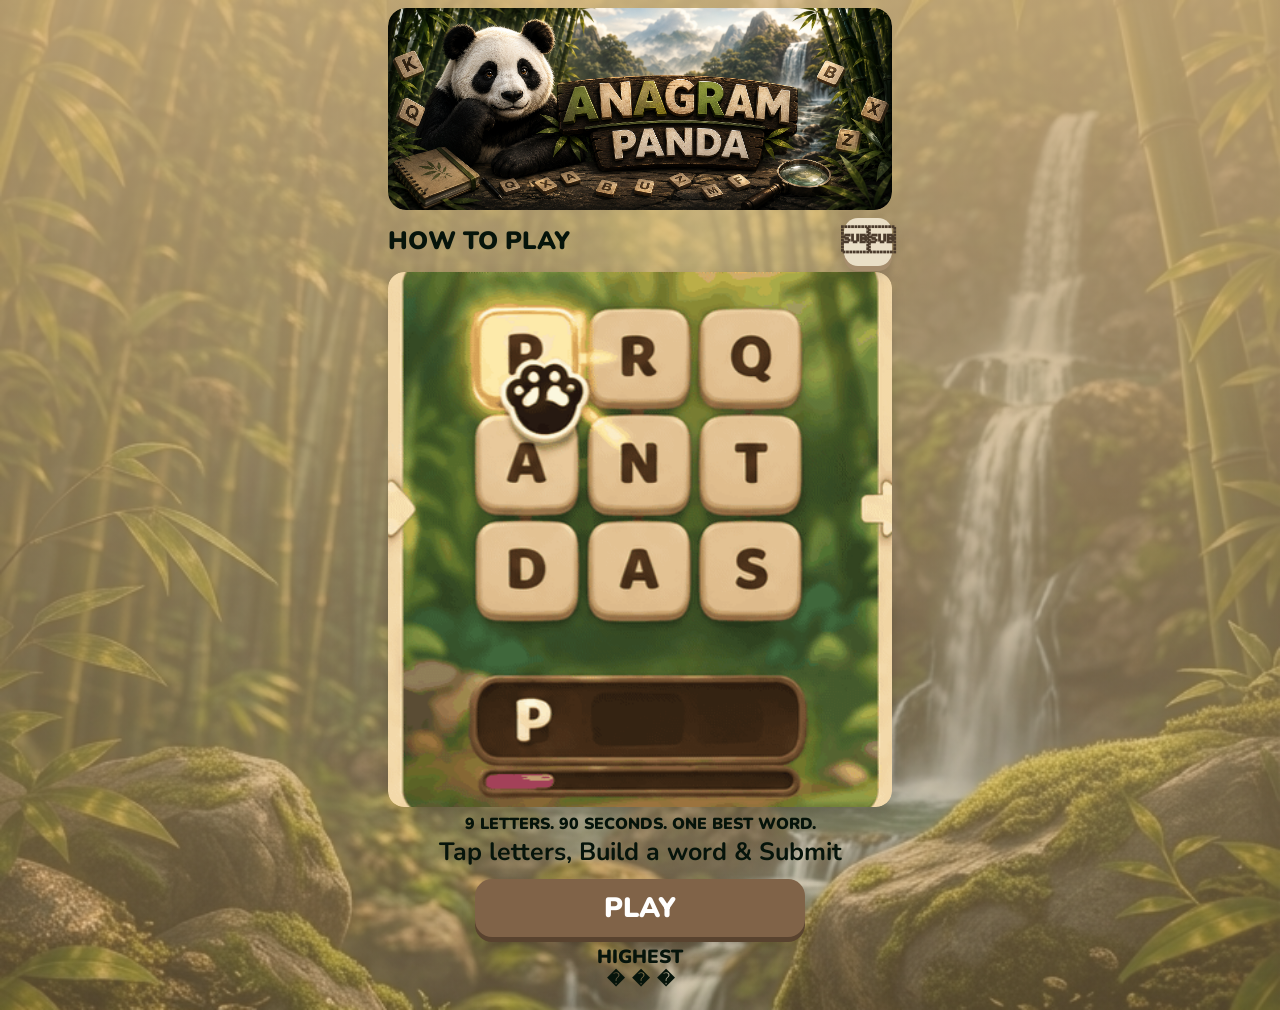
==== index.html @ e30529f8 "Add files via upload" ====
<!DOCTYPE html>
<html lang="en">

<head>

<meta charset="UTF-8">

<meta
name="viewport"
content="width=device-width, initial-scale=1, maximum-scale=1, user-scalable=no, viewport-fit=cover">

<link rel="preconnect" href="https://fonts.googleapis.com">
<link rel="preconnect" href="https://fonts.gstatic.com" crossorigin>
<link href="https://fonts.googleapis.com/css2?family=Nunito:wght@400;600;700;800;900&display=swap" rel="stylesheet">



<!-- Google tag (gtag.js) -->
<script async src="https://www.googletagmanager.com/gtag/js?id=G-QW52EWJVKH"></script>

<script>
window.dataLayer = window.dataLayer || [];

function gtag(){
  dataLayer.push(arguments);
}

gtag('js', new Date());
gtag('config', 'G-QW52EWJVKH');
</script>

<title>Anagram Panda</title>

<meta
name="description"
content="Anagram Panda is a fast 9-letter word puzzle game. Find the best word you can before the 90-second timer runs out.">

<link rel="stylesheet" href="home.css">

<link rel="manifest" href="/manifest.json">

<meta name="theme-color" content="#806348">
</head>


<body>

<main class="home">






<!-- MENU -->



<!-- LOGO -->





<section class="hero">




<div class="titleArea">

<a
href="game.html"
class="gameLogo">

<img
src="logo.png"
alt="Anagram Panda">

</a>

</div>


<!-- HOW TO PLAY -->

<section
class="howToPlay"
id="howToPlay">

<div class="sectionHeader">

<div class="sectionTitle">
HOW TO PLAY
</div>



<!-- MENU BUTTON -->

<button
class="menuBtn"
id="menuBtn"
aria-label="Open menu"
aria-expanded="false">

</button>

<nav
class="menuPanel"
id="menuPanel"
aria-hidden="true">

<div class="menuTitle">
MENU
</div>





<button
type="button"
id="audioBtn">
AUDIO
<span id="audioState">ON</span>
</button>

<button
type="button"
id="vibrationBtn">
VIBRATION
<span id="vibrationState">ON</span>
</button>

<a href="about.html">
ABOUT US / CONTACT
</a>


<button
type="button"
id="shareBtn">
SHARE GAME
</button>



<a href="privacy.html">
PRIVACY POLICY
</a>

</nav>


</div>

<div class="howVisual">

<img
src="demo.gif"
class="howBackground"
alt="Anagram Panda gameplay demo">







</div>


<div class="howHeadline">
9 LETTERS. 90 SECONDS. ONE BEST WORD.
</div>


<div class="howSteps">
Tap letters, Build a word & Submit
</div>

</section>


<!-- PLAY -->

<a
href="game.html"
class="playBtn">

PLAY

</a>


<!-- HIGHEST -->

<section class="quickInfo">

<div class="highestTitle">
HIGHEST
</div>


<div class="highestRow">

<strong id="highScore">
�
</strong>

<span id="highScoreWord">
�
</span>

<span id="highScoreDate">
�
</span>

</div>

</section>


</section>


<script>

/* ========================= */
/* MENU */
/* ========================= */

const menuBtn =
document.getElementById("menuBtn");

const menuPanel =
document.getElementById("menuPanel");


menuBtn.addEventListener(
"click",
function(){

const opened =
menuPanel.classList.toggle("open");

menuBtn.setAttribute(
"aria-expanded",
opened
);

menuPanel.setAttribute(
"aria-hidden",
!opened
);

}
);


/* Close menu when selecting a link */

menuPanel
.querySelectorAll("a")
.forEach(function(link){

link.addEventListener(
"click",
function(){

menuPanel.classList.remove("open");

menuBtn.setAttribute(
"aria-expanded",
"false"
);

menuPanel.setAttribute(
"aria-hidden",
"true"
);

}
);
});


/* ========================= */
/* SHARE */
/* ========================= */

const shareBtn =
document.getElementById("shareBtn");


shareBtn.addEventListener(
"click",
async function(){

const shareData = {

title:
"Anagram Panda",

text:
"Can You Beat the Panda? Try Anagram Panda!",

url:
window.location.origin

};


if(navigator.share){

try{

await navigator.share(
shareData
);

}catch(error){

}

}else{

try{

await navigator.clipboard.writeText(
window.location.origin
);

shareBtn.textContent =
"LINK COPIED";

setTimeout(
function(){

shareBtn.textContent =
"SHARE GAME";

},
1600
);

}catch(error){

}

}

}
);


/* ========================= */
/* AUDIO SETTING */
/* ========================= */

const audioBtn =
document.getElementById("audioBtn");

const audioState =
document.getElementById("audioState");


let audioEnabled =
localStorage.getItem("audioEnabled");


if(audioEnabled === null){

audioEnabled = "true";

localStorage.setItem(
"audioEnabled",
"true"
);

}


function updateAudio(){

audioState.textContent =
audioEnabled === "true"
? "ON"
: "OFF";

}


updateAudio();


audioBtn.addEventListener(
"click",
function(){

audioEnabled =
audioEnabled === "true"
? "false"
: "true";

localStorage.setItem(
"audioEnabled",
audioEnabled
);

updateAudio();

}
);


/* ========================= */
/* VIBRATION SETTING */
/* ========================= */

const vibrationBtn =
document.getElementById("vibrationBtn");

const vibrationState =
document.getElementById("vibrationState");


let vibrationEnabled =
localStorage.getItem("vibrationEnabled");


if(vibrationEnabled === null){

vibrationEnabled = "true";

localStorage.setItem(
"vibrationEnabled",
"true"
);

}


function updateVibration(){

vibrationState.textContent =
vibrationEnabled === "true"
? "ON"
: "OFF";

}


updateVibration();


vibrationBtn.addEventListener(
"click",
function(){

vibrationEnabled =
vibrationEnabled === "true"
? "false"
: "true";

localStorage.setItem(
"vibrationEnabled",
vibrationEnabled
);

updateVibration();

}
);


/* ========================= */
/* HIGH SCORE */
/* ========================= */

const highScore =
localStorage.getItem("highScore") || "�";

const highScoreWord =
localStorage.getItem("highScoreWord") || "�";

const highScoreDate =
localStorage.getItem("highScoreDate") || "�";


document.getElementById(
"highScore"
).textContent =
highScore;


document.getElementById(
"highScoreWord"
).textContent =
highScoreWord;


document.getElementById(
"highScoreDate"
).textContent =
highScoreDate;

</script>


</main>

</body>

</html>
---- home.css ----
/* =========================================================
   ANAGRAM PANDA — HOME
   ========================================================= */

html{
-webkit-text-size-adjust:100%;
text-size-adjust:100%;
}

*{
box-sizing:border-box;
}

html,
body{
margin:0;
padding:0;
min-height:100%;
}

body{
overflow:hidden;

font-family:"Nunito", Arial, sans-serif;

color:#06140b;

background:
linear-gradient(
rgba(214,181,130,0.82),
rgba(202,165,112,0.38)
),
url("background.png");

background-size:cover;
background-position:center;
background-repeat:no-repeat;
}

a{
text-decoration:none;
}


/* =========================================================
   HOME
   ========================================================= */

.home{
width:100%;
min-height:100vh;
}

.hero{
position:relative;

width:100%;
max-width:520px;
min-height:100vh;

margin:0 auto;

padding:
calc(8px + env(safe-area-inset-top))
8px
20px;

display:flex;
flex-direction:column;
align-items:center;

text-align:center;
}


/* =========================================================
   LOGO
   ========================================================= */

.titleArea{
width:100%;

margin:0 0 8px;

display:flex;
flex-direction:column;
align-items:center;
}

.gameLogo{
display:block;

width:100%;

margin:0;

border-radius:18px;

overflow:hidden;
}

.gameLogo img{
display:block;

width:100%;
height:auto;

border-radius:18px;
}


/* =========================================================
   HOW TO PLAY HEADER
   ========================================================= */

.howToPlay{
position:relative;

width:100%;

margin:0;
}

.sectionHeader{
position:relative;

width:100%;

min-height:48px;

display:flex;
align-items:center;

margin:0 0 6px;

text-align:left;
}

.sectionTitle{
flex:1;

font-size:25px;
font-weight:900;

line-height:1;

color:#06140b;
}


/* =========================================================
   MENU BUTTON
   ========================================================= */

.menuBtn{
position:relative;

width:48px;
height:48px;

margin:0;

padding:0;

flex-shrink:0;

display:flex;
align-items:center;
justify-content:center;

border:none;
border-radius:14px;

background:rgba(239,228,205,0.94);

color:#4b3b2c;

font-family:inherit;
font-size:27px;
font-weight:900;
line-height:1;

box-shadow:
0 5px 0 #a68d6d,
0 8px 14px rgba(0,0,0,0.18);

z-index:1001;

cursor:pointer;
}

.menuBtn:active{
transform:translateY(4px);

box-shadow:
0 2px 0 #a68d6d,
0 4px 8px rgba(0,0,0,0.16);
}


/* =========================================================
   MENU PANEL
   ========================================================= */

.menuPanel{
position:absolute;

top:48px;
right:0;

width:min(270px,calc(100vw - 24px));

padding:12px;

display:flex;
flex-direction:column;
gap:8px;

background:rgba(239,228,205,0.98);

border:2px solid rgba(87,68,48,0.20);

border-radius:18px;

box-shadow:
0 12px 30px rgba(0,0,0,0.25);

z-index:1000;

transform:
translateY(-8px)
scale(0.96);

opacity:0;

pointer-events:none;

transition:
opacity 0.15s ease,
transform 0.15s ease;
}

.menuPanel.open{
opacity:1;

transform:
translateY(0)
scale(1);

pointer-events:auto;
}


/* =========================================================
   MENU CONTENT
   ========================================================= */

.menuTitle{
padding:
8px
6px
12px;

font-size:18px;
font-weight:900;

letter-spacing:1px;

color:#4b3b2c;
}

.menuPanel a,
.menuPanel button{
width:100%;
min-height:44px;

display:flex;
align-items:center;
justify-content:flex-start;

padding:
9px
13px;

border:none;
border-radius:12px;

background:#806348;

color:#ffffff;

font-family:inherit;
font-size:15px;
font-weight:800;

text-align:left;

box-shadow:
0 4px 0 #59432f,
0 6px 10px rgba(0,0,0,0.15);

cursor:pointer;
}

.menuPanel a:active,
.menuPanel button:active{
transform:translateY(3px);

box-shadow:
0 1px 0 #59432f,
0 3px 6px rgba(0,0,0,0.12);
}


/* =========================================================
   HOW TO PLAY VISUAL gif
   ========================================================= */
.howVisual{
position:relative;

width:100%;

margin:0;

border-radius:16px;

overflow:hidden;

box-shadow:
0 5px 14px rgba(0,0,0,0.16);
}

.howBackground{
display:block;

width:100%;
height:auto;

border-radius:16px;
}




/* =========================================================
   HEADLINE
   ========================================================= */

.howHeadline{
margin:
8px
0
3px;

font-size219px;
font-weight:900;

line-height:1.15;

color:#06140b;
}


/* =========================================================
   STEPS
   ========================================================= */

.howSteps{
margin:0;

font-size:25px;
font-weight:700;

line-height:1.2;

color:#06140b;
}


/* =========================================================
   PLAY
   ========================================================= */

.playBtn{
display:flex;

width:min(330px,90vw);

height:58px;

margin:
12px
auto
0;

align-items:center;
justify-content:center;

padding:
10px
24px;

border:none;
border-radius:17px;

background:#806348;

color:#ffffff;

font-family:inherit;

font-size:28px;
font-weight:900;

line-height:1;

box-shadow:
0 5px 0 #59432f,
0 8px 14px rgba(0,0,0,0.18);

cursor:pointer;
}

.playBtn:active{
transform:translateY(4px);

box-shadow:
0 2px 0 #59432f,
0 4px 8px rgba(0,0,0,0.15);
}


/* =========================================================
   HIGHEST
   ========================================================= */

.quickInfo{
width:100%;

margin:
10px
0
0;

padding:0;

text-align:center;
}

.highestTitle{
margin:0 0 3px;

font-size:19px;
font-weight:900;

line-height:1.1;

color:#06140b;
}

.highestRow{
display:flex;

align-items:center;
justify-content:center;

gap:8px;

white-space:nowrap;

font-size:17px;
font-weight:800;

line-height:1.15;

color:#06140b;
}

#highScore{
font-weight:900;
}

#highScoreWord{
font-weight:900;
}

#highScoreDate{
font-weight:700;
}


/* =========================================================
   AUDIO / VIBRATION
   ========================================================= */

#audioState,
#vibrationState{
margin-left:8px;
}


/* =========================================================
   MOBILE / SHORT SCREENS
   ========================================================= */

@media(max-height:700px){

.hero{
padding-top:
calc(6px + env(safe-area-inset-top));
}

.titleArea{
margin-bottom:5px;
}

.sectionHeader{
min-height:42px;

margin-bottom:4px;
}

.menuBtn{
width:42px;
height:42px;

font-size:24px;

border-radius:12px;
}

.menuPanel{
top:42px;
}

.howVisual{
height:100px;
}


.howHeadline{
margin-top:6px;

font-size:17px;
}

.howSteps{
font-size:14px;
}

.playBtn{
height:52px;

margin-top:9px;

font-size:25px;
}

.quickInfo{
margin-top:7px;
}

.highestTitle{
font-size:17px;
}

.highestRow{
font-size:25px;
gap:6px;
}

}


/* =========================================================
   VERY SHORT SCREENS
   ========================================================= */

@media(max-height:620px){

.hero{
padding-top:
calc(4px + env(safe-area-inset-top));

padding-bottom:10px;
}

.howVisual{
height:82px;
}

.demoLetters{
transform:scale(.85);
}

.demoWord{
margin-top:0;

font-size:15px;
}

.howHeadline{
margin-top:4px;

font-size:15px;
}

.howSteps{
font-size:13px;
}

.playBtn{
height:46px;

margin-top:6px;

font-size:23px;
}

.quickInfo{
margin-top:5px;
}

}


/* =========================================================
   ACCESSIBILITY
   ========================================================= */

button,
a{
-webkit-tap-highlight-color:transparent;
}

button:focus-visible,
a:focus-visible{
outline:3px solid rgba(6,20,11,0.55);
outline-offset:3px;
}

@media (max-height:700px){

.hero{
padding-top:
calc(6px + env(safe-area-inset-top));
}

.titleArea{
margin-bottom:4px;
}

.sectionHeader{
margin-bottom:4px;
}

.howHeadline{
margin-top:5px;
margin-bottom:2px;
}

.howSteps{
margin-bottom:0;
}

.playBtn{
margin-top:7px;
}

.quickInfo{
margin-top:6px;
}

}
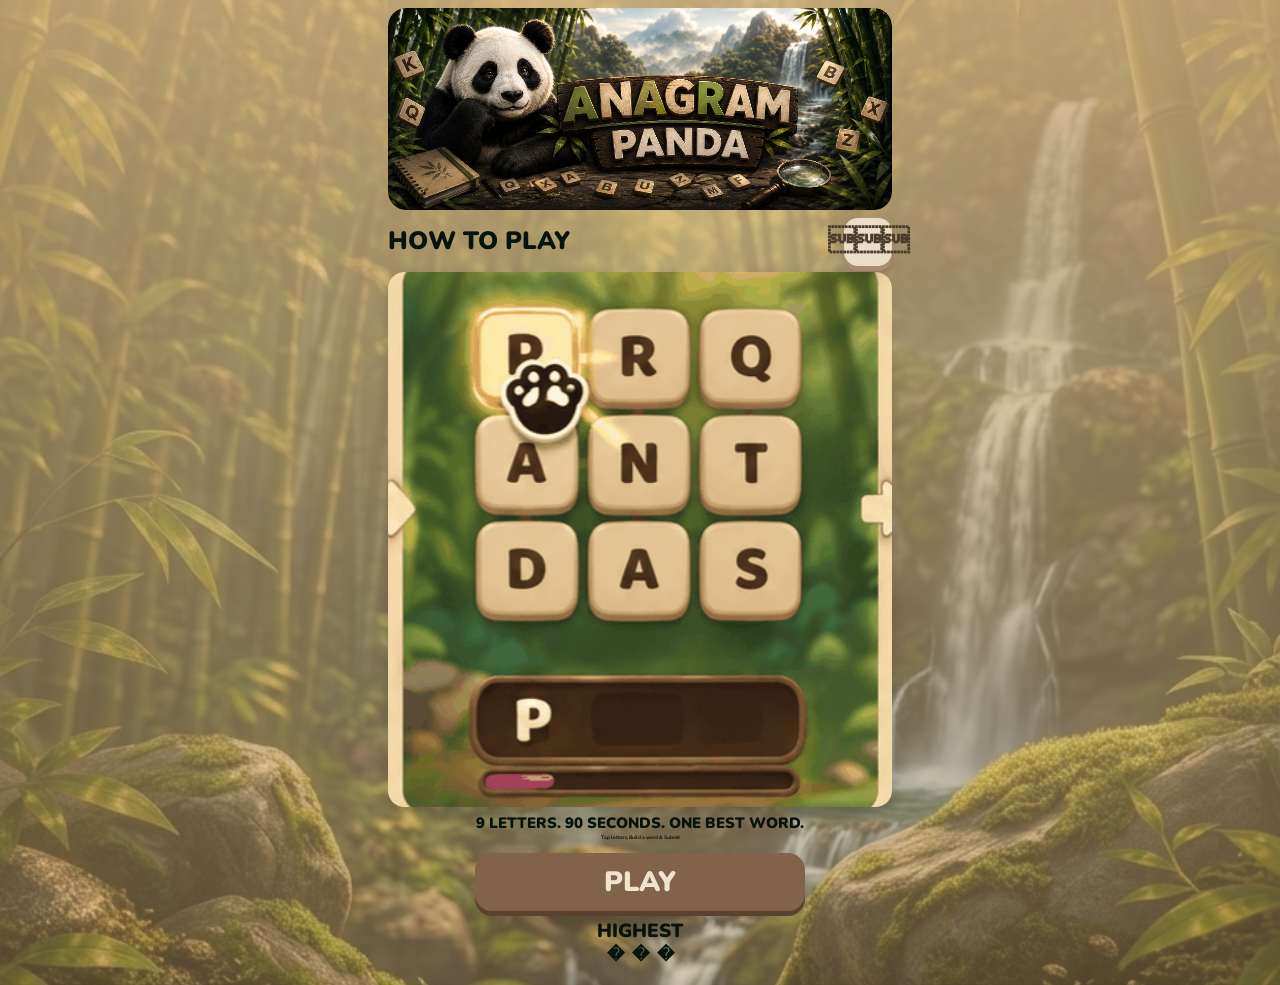
==== commit 0a5f0305: "Add files via upload" ====
--- a/index.html
+++ b/index.html
@@ -52,7 +52,6 @@
 
 
 
-<!-- MENU -->
 
 
 
@@ -103,7 +102,7 @@
 id="menuBtn"
 aria-label="Open menu"
 aria-expanded="false">
-
+
 </button>
 
 <nav
--- a/home.css
+++ b/home.css
@@ -51,6 +51,59 @@
 min-height:100vh;
 }
 
+/* =========================================================
+   ANAGRAM PANDA — HOME
+   ========================================================= */
+
+html{
+-webkit-text-size-adjust:100%;
+text-size-adjust:100%;
+}
+
+*{
+box-sizing:border-box;
+}
+
+html,
+body{
+margin:0;
+padding:0;
+min-height:100%;
+}
+
+body{
+overflow:hidden;
+
+font-family:"Nunito", Arial, sans-serif;
+
+color:#06140b;
+
+background:
+linear-gradient(
+rgba(214,181,130,0.82),
+rgba(202,165,112,0.38)
+),
+url("background.png");
+
+background-size:cover;
+background-position:center;
+background-repeat:no-repeat;
+}
+
+a{
+text-decoration:none;
+}
+
+
+/* =========================================================
+   HOME
+   ========================================================= */
+
+.home{
+width:100%;
+min-height:100vh;
+}
+
 .hero{
 position:relative;
 
@@ -352,7 +405,7 @@
 0
 3px;
 
-font-size219px;
+font-size:25px;
 font-weight:900;
 
 line-height:1.15;
@@ -675,3 +728,592 @@
 
 
 
+
+
+
+/* =========================================================
+   LOGO
+   ========================================================= */
+
+.titleArea{
+width:100%;
+
+margin:0 0 8px;
+
+display:flex;
+flex-direction:column;
+align-items:center;
+}
+
+.gameLogo{
+display:block;
+
+width:100%;
+
+margin:0;
+
+border-radius:18px;
+
+overflow:hidden;
+}
+
+.gameLogo img{
+display:block;
+
+width:100%;
+height:auto;
+
+border-radius:18px;
+}
+
+
+/* =========================================================
+   HOW TO PLAY HEADER
+   ========================================================= */
+
+.howToPlay{
+position:relative;
+
+width:100%;
+
+margin:0;
+
+display:flex;
+flex-direction:column;
+
+flex:1;
+min-height:0;
+}
+
+.sectionTitle{
+flex:1;
+
+font-size:25px;
+font-weight:900;
+
+line-height:1;
+
+color:#06140b;
+}
+
+
+/* =========================================================
+   MENU BUTTON
+   ========================================================= */
+
+.menuBtn{
+position:relative;
+
+width:48px;
+height:48px;
+
+margin:0;
+
+padding:0;
+
+flex-shrink:0;
+
+display:flex;
+align-items:center;
+justify-content:center;
+
+border:none;
+border-radius:14px;
+
+background:rgba(239,228,205,0.94);
+
+color:#4b3b2c;
+
+font-family:inherit;
+font-size:27px;
+font-weight:900;
+line-height:1;
+
+box-shadow:
+0 5px 0 #a68d6d,
+0 8px 14px rgba(0,0,0,0.18);
+
+z-index:1001;
+
+cursor:pointer;
+}
+
+.menuBtn:active{
+transform:translateY(4px);
+
+box-shadow:
+0 2px 0 #a68d6d,
+0 4px 8px rgba(0,0,0,0.16);
+}
+
+
+/* =========================================================
+   MENU PANEL
+   ========================================================= */
+
+.menuPanel{
+position:absolute;
+
+top:48px;
+right:0;
+
+width:min(270px,calc(100vw - 24px));
+
+padding:12px;
+
+display:flex;
+flex-direction:column;
+gap:8px;
+
+background:rgba(239,228,205,0.98);
+
+border:2px solid rgba(87,68,48,0.20);
+
+border-radius:18px;
+
+box-shadow:
+0 12px 30px rgba(0,0,0,0.25);
+
+z-index:1000;
+
+transform:
+translateY(-8px)
+scale(0.96);
+
+opacity:0;
+
+pointer-events:none;
+
+transition:
+opacity 0.15s ease,
+transform 0.15s ease;
+}
+
+.menuPanel.open{
+opacity:1;
+
+transform:
+translateY(0)
+scale(1);
+
+pointer-events:auto;
+}
+
+
+/* =========================================================
+   MENU CONTENT
+   ========================================================= */
+
+.menuTitle{
+padding:
+8px
+6px
+12px;
+
+font-size:18px;
+font-weight:900;
+
+letter-spacing:1px;
+
+color:#4b3b2c;
+}
+
+.menuPanel a,
+.menuPanel button{
+width:100%;
+min-height:44px;
+
+display:flex;
+align-items:center;
+justify-content:flex-start;
+
+padding:
+9px
+13px;
+
+border:none;
+border-radius:12px;
+
+background:#806348;
+
+color:#ffffff;
+
+font-family:inherit;
+font-size:15px;
+font-weight:800;
+
+text-align:left;
+
+box-shadow:
+0 4px 0 #59432f,
+0 6px 10px rgba(0,0,0,0.15);
+
+cursor:pointer;
+}
+
+.menuPanel a:active,
+.menuPanel button:active{
+transform:translateY(3px);
+
+box-shadow:
+0 1px 0 #59432f,
+0 3px 6px rgba(0,0,0,0.12);
+}
+
+
+/* =========================================================
+   HOW TO PLAY VISUAL gif
+   ========================================================= */
+
+
+
+.howVisual{
+position:relative;
+
+width:100%;
+
+flex:1;
+min-height:0;
+
+margin:0;
+
+display:flex;
+align-items:center;
+justify-content:center;
+
+border-radius:16px;
+
+overflow:hidden;
+
+box-shadow:
+0 5px 14px rgba(0,0,0,0.16);
+}
+
+.howBackground{
+display:block;
+
+width:100%;
+height:100%;
+
+object-fit:contain;
+
+border-radius:16px;
+}
+
+/* =========================================================
+   HEADLINE
+   ========================================================= */
+
+.howHeadline{
+margin:
+8px
+0
+3px;
+
+font-size:15px;
+font-weight:900;
+
+line-height:1.15;
+
+color:#06140b;
+}
+
+
+/* =========================================================
+   STEPS
+   ========================================================= */
+
+.howSteps{
+margin:0;
+
+font-size:5px;
+font-weight:700;
+
+line-height:1.2;
+
+color:#06140b;
+}
+
+
+/* =========================================================
+   PLAY btn
+   ========================================================= */
+
+.playBtn{
+display:flex;
+
+width:min(330px,90vw);
+
+height:58px;
+
+margin:
+12px
+auto
+0;
+
+align-items:center;
+justify-content:center;
+
+padding:
+10px
+24px;
+
+border:none;
+border-radius:17px;
+
+background:#806348;
+
+color:rgba(239,228,205);
+
+font-family:inherit;
+
+font-size:28px;
+font-weight:900;
+
+line-height:1;
+
+box-shadow:
+0 5px 0 #59432f,
+0 8px 14px rgba(0,0,0,0.18);
+
+cursor:pointer;
+}
+
+.playBtn:active{
+transform:translateY(4px);
+
+box-shadow:
+0 2px 0 #59432f,
+0 4px 8px rgba(0,0,0,0.15);
+}
+
+
+/* =========================================================
+   HIGHEST
+   ========================================================= */
+
+.quickInfo{
+width:100%;
+
+margin:
+10px
+0
+0;
+
+padding:0;
+
+text-align:center;
+}
+
+.highestTitle{
+margin:0 0 3px;
+
+font-size:19px;
+font-weight:900;
+
+line-height:1.1;
+
+color:#06140b;
+}
+
+.highestRow{
+display:flex;
+
+align-items:center;
+justify-content:center;
+
+gap:8px;
+
+white-space:nowrap;
+
+font-size:17px;
+font-weight:800;
+
+line-height:1.15;
+
+color:#06140b;
+}
+
+#highScore{
+font-weight:900;
+}
+
+#highScoreWord{
+font-weight:900;
+}
+
+#highScoreDate{
+font-weight:700;
+}
+
+
+/* =========================================================
+   AUDIO / VIBRATION
+   ========================================================= */
+
+#audioState,
+#vibrationState{
+margin-left:8px;
+}
+
+
+/* =========================================================
+   MOBILE / SHORT SCREENS
+   ========================================================= */
+
+@media(max-height:700px){
+
+.hero{
+padding-top:
+calc(6px + env(safe-area-inset-top));
+}
+
+.titleArea{
+margin-bottom:5px;
+}
+
+.sectionHeader{
+min-height:42px;
+
+margin-bottom:4px;
+}
+
+.menuBtn{
+width:42px;
+height:42px;
+
+font-size:24px;
+
+border-radius:12px;
+}
+
+.menuPanel{
+top:42px;
+}
+
+
+
+.howHeadline{
+margin-top:6px;
+
+font-size:17px;
+}
+
+.howSteps{
+font-size:14px;
+}
+
+.playBtn{
+height:52px;
+
+margin-top:9px;
+
+font-size:25px;
+}
+
+.quickInfo{
+margin-top:7px;
+}
+
+.highestTitle{
+font-size:17px;
+}
+
+.highestRow{
+font-size:25px;
+gap:6px;
+}
+
+}
+
+
+/* =========================================================
+   VERY SHORT SCREENS
+   ========================================================= */
+
+@media(max-height:620px){
+
+.hero{
+padding-top:
+calc(4px + env(safe-area-inset-top));
+
+padding-bottom:10px;
+}
+
+
+.howHeadline{
+margin-top:4px;
+
+font-size:15px;
+}
+
+.howSteps{
+font-size:13px;
+}
+
+.playBtn{
+height:46px;
+
+margin-top:6px;
+
+font-size:23px;
+}
+
+.quickInfo{
+margin-top:5px;
+}
+
+}
+
+
+/* =========================================================
+   ACCESSIBILITY
+   ========================================================= */
+
+button,
+a{
+-webkit-tap-highlight-color:transparent;
+}
+
+button:focus-visible,
+a:focus-visible{
+outline:3px solid rgba(6,20,11,0.55);
+outline-offset:3px;
+}
+
+@media (max-height:700px){
+
+.hero{
+padding-top:
+calc(6px + env(safe-area-inset-top));
+}
+
+.titleArea{
+margin-bottom:4px;
+}
+
+.sectionHeader{
+margin-bottom:4px;
+}
+
+.howHeadline{
+margin-top:5px;
+margin-bottom:2px;
+}
+
+.howSteps{
+margin-bottom:0;
+}
+
+.playBtn{
+margin-top:7px;
+}
+
+.quickInfo{
+margin-top:6px;
+}
+
+}
+
+
+
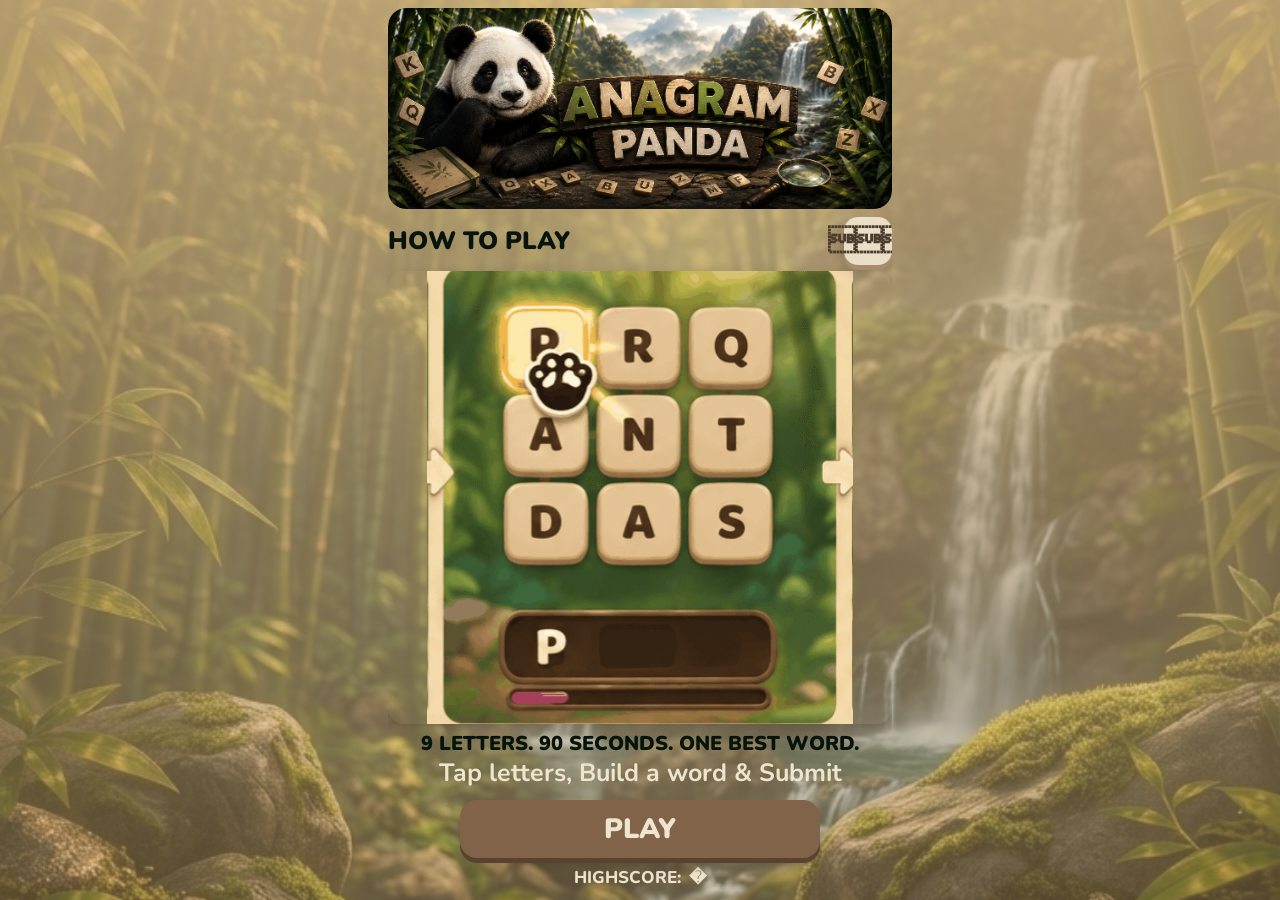
==== commit f3e6c6e5: "Add files via upload" ====
--- a/index.html
+++ b/index.html
@@ -133,7 +133,7 @@
 </button>
 
 <a href="about.html">
-ABOUT US / CONTACT
+ABOUT/CONTACT
 </a>
 
 
@@ -197,24 +197,12 @@
 
 <section class="quickInfo">
 
-<div class="highestTitle">
-HIGHEST
-</div>
-
-
 <div class="highestRow">
-
-<strong id="highScore">
-�
-</strong>
-
-<span id="highScoreWord">
-�
-</span>
-
-<span id="highScoreDate">
-�
-</span>
+HIGHSCORE: <strong id="highScore">0</strong>
+</div>
+
+</section>
+
 
 </div>
 
--- a/home.css
+++ b/home.css
@@ -23,7 +23,7 @@
 
 font-family:"Nunito", Arial, sans-serif;
 
-color:#06140b;
+color:#efe4cd;
 
 background:
 linear-gradient(
@@ -34,6 +34,7 @@
 
 background-size:cover;
 background-position:center;
+background-attachment:fixed;
 background-repeat:no-repeat;
 }
 
@@ -48,60 +49,8 @@
 
 .home{
 width:100%;
-min-height:100vh;
-}
-
-/* =========================================================
-   ANAGRAM PANDA — HOME
-   ========================================================= */
-
-html{
--webkit-text-size-adjust:100%;
-text-size-adjust:100%;
-}
-
-*{
-box-sizing:border-box;
-}
-
-html,
-body{
-margin:0;
-padding:0;
-min-height:100%;
-}
-
-body{
+height:100dvh;
 overflow:hidden;
-
-font-family:"Nunito", Arial, sans-serif;
-
-color:#06140b;
-
-background:
-linear-gradient(
-rgba(214,181,130,0.82),
-rgba(202,165,112,0.38)
-),
-url("background.png");
-
-background-size:cover;
-background-position:center;
-background-repeat:no-repeat;
-}
-
-a{
-text-decoration:none;
-}
-
-
-/* =========================================================
-   HOME
-   ========================================================= */
-
-.home{
-width:100%;
-min-height:100vh;
 }
 
 .hero{
@@ -109,26 +58,29 @@
 
 width:100%;
 max-width:520px;
-min-height:100vh;
+height:100dvh;
+min-height:0;
 
 margin:0 auto;
 
 padding:
 calc(8px + env(safe-area-inset-top))
 8px
-20px;
+12px;
 
 display:flex;
 flex-direction:column;
 align-items:center;
 
 text-align:center;
+
+overflow:hidden;
 }
 
 
 /* =========================================================
    LOGO
-   ========================================================= */
+========================================================= */
 
 .titleArea{
 width:100%;
@@ -138,6 +90,8 @@
 display:flex;
 flex-direction:column;
 align-items:center;
+
+flex-shrink:0;
 }
 
 .gameLogo{
@@ -163,16 +117,30 @@
 
 
 /* =========================================================
-   HOW TO PLAY HEADER
-   ========================================================= */
+   HOW TO PLAY
+========================================================= */
 
 .howToPlay{
 position:relative;
+z-index:10;
 
 width:100%;
 
 margin:0;
-}
+
+display:flex;
+flex-direction:column;
+
+flex:1;
+min-height:0;
+
+overflow:hidden;
+}
+
+
+/* =========================================================
+   HOW TO PLAY HEADER
+========================================================= */
 
 .sectionHeader{
 position:relative;
@@ -187,6 +155,8 @@
 margin:0 0 6px;
 
 text-align:left;
+
+flex-shrink:0;
 }
 
 .sectionTitle{
@@ -203,7 +173,7 @@
 
 /* =========================================================
    MENU BUTTON
-   ========================================================= */
+========================================================= */
 
 .menuBtn{
 position:relative;
@@ -253,7 +223,7 @@
 
 /* =========================================================
    MENU PANEL
-   ========================================================= */
+========================================================= */
 
 .menuPanel{
 position:absolute;
@@ -278,7 +248,7 @@
 box-shadow:
 0 12px 30px rgba(0,0,0,0.25);
 
-z-index:1000;
+z-index:1002;
 
 transform:
 translateY(-8px)
@@ -306,7 +276,7 @@
 
 /* =========================================================
    MENU CONTENT
-   ========================================================= */
+========================================================= */
 
 .menuTitle{
 padding:
@@ -340,7 +310,6 @@
 
 background:#806348;
 
-color:#ffffff;
 
 font-family:inherit;
 font-size:15px;
@@ -366,14 +335,22 @@
 
 
 /* =========================================================
-   HOW TO PLAY VISUAL gif
-   ========================================================= */
+   FLEXIBLE GIF
+========================================================= */
+
 .howVisual{
 position:relative;
 
 width:100%;
 
+flex:1;
+min-height:0;
+
 margin:0;
+
+display:flex;
+align-items:center;
+justify-content:center;
 
 border-radius:16px;
 
@@ -387,38 +364,44 @@
 display:block;
 
 width:100%;
-height:auto;
+height:100%;
+
+object-fit:contain;
 
 border-radius:16px;
 }
 
 
-
-
 /* =========================================================
    HEADLINE
-   ========================================================= */
+========================================================= */
 
 .howHeadline{
+width:100%;
+
 margin:
 8px
 0
 3px;
 
-font-size:25px;
+font-size:20px;
 font-weight:900;
 
 line-height:1.15;
 
 color:#06140b;
+
+flex-shrink:0;
 }
 
 
 /* =========================================================
    STEPS
-   ========================================================= */
+========================================================= */
 
 .howSteps{
+width:100%;
+
 margin:0;
 
 font-size:25px;
@@ -426,18 +409,23 @@
 
 line-height:1.2;
 
-color:#06140b;
+color:#efe4cd;
+
+flex-shrink:0;
 }
 
 
 /* =========================================================
    PLAY
-   ========================================================= */
+========================================================= */
 
 .playBtn{
 display:flex;
 
-width:min(330px,90vw);
+position:relative;
+z-index:1;
+
+width:min(360px,90vw);
 
 height:58px;
 
@@ -458,7 +446,7 @@
 
 background:#806348;
 
-color:#ffffff;
+color:#efe4cd;
 
 font-family:inherit;
 
@@ -472,6 +460,8 @@
 0 8px 14px rgba(0,0,0,0.18);
 
 cursor:pointer;
+
+flex-shrink:0;
 }
 
 .playBtn:active{
@@ -485,7 +475,7 @@
 
 /* =========================================================
    HIGHEST
-   ========================================================= */
+========================================================= */
 
 .quickInfo{
 width:100%;
@@ -498,6 +488,8 @@
 padding:0;
 
 text-align:center;
+
+flex-shrink:0;
 }
 
 .highestTitle{
@@ -508,7 +500,6 @@
 
 line-height:1.1;
 
-color:#06140b;
 }
 
 .highestRow{
@@ -526,7 +517,6 @@
 
 line-height:1.15;
 
-color:#06140b;
 }
 
 #highScore{
@@ -544,7 +534,7 @@
 
 /* =========================================================
    AUDIO / VIBRATION
-   ========================================================= */
+========================================================= */
 
 #audioState,
 #vibrationState{
@@ -553,133 +543,8 @@
 
 
 /* =========================================================
-   MOBILE / SHORT SCREENS
-   ========================================================= */
-
-@media(max-height:700px){
-
-.hero{
-padding-top:
-calc(6px + env(safe-area-inset-top));
-}
-
-.titleArea{
-margin-bottom:5px;
-}
-
-.sectionHeader{
-min-height:42px;
-
-margin-bottom:4px;
-}
-
-.menuBtn{
-width:42px;
-height:42px;
-
-font-size:24px;
-
-border-radius:12px;
-}
-
-.menuPanel{
-top:42px;
-}
-
-.howVisual{
-height:100px;
-}
-
-
-.howHeadline{
-margin-top:6px;
-
-font-size:17px;
-}
-
-.howSteps{
-font-size:14px;
-}
-
-.playBtn{
-height:52px;
-
-margin-top:9px;
-
-font-size:25px;
-}
-
-.quickInfo{
-margin-top:7px;
-}
-
-.highestTitle{
-font-size:17px;
-}
-
-.highestRow{
-font-size:25px;
-gap:6px;
-}
-
-}
-
-
-/* =========================================================
-   VERY SHORT SCREENS
-   ========================================================= */
-
-@media(max-height:620px){
-
-.hero{
-padding-top:
-calc(4px + env(safe-area-inset-top));
-
-padding-bottom:10px;
-}
-
-.howVisual{
-height:82px;
-}
-
-.demoLetters{
-transform:scale(.85);
-}
-
-.demoWord{
-margin-top:0;
-
-font-size:15px;
-}
-
-.howHeadline{
-margin-top:4px;
-
-font-size:15px;
-}
-
-.howSteps{
-font-size:13px;
-}
-
-.playBtn{
-height:46px;
-
-margin-top:6px;
-
-font-size:23px;
-}
-
-.quickInfo{
-margin-top:5px;
-}
-
-}
-
-
-/* =========================================================
    ACCESSIBILITY
-   ========================================================= */
+========================================================= */
 
 button,
 a{
@@ -692,11 +557,18 @@
 outline-offset:3px;
 }
 
-@media (max-height:700px){
+
+/* =========================================================
+   SHORT SCREENS
+========================================================= */
+
+@media(max-height:700px){
 
 .hero{
 padding-top:
 calc(6px + env(safe-area-inset-top));
+
+padding-bottom:8px;
 }
 
 .titleArea{
@@ -704,523 +576,56 @@
 }
 
 .sectionHeader{
+min-height:42px;
+
 margin-bottom:4px;
+}
+
+.menuBtn{
+width:42px;
+height:42px;
+
+font-size:24px;
+
+border-radius:12px;
+}
+
+.menuPanel{
+top:42px;
 }
 
 .howHeadline{
 margin-top:5px;
 margin-bottom:2px;
+
+font-size:17px;
 }
 
 .howSteps{
+font-size:14px;
+
 margin-bottom:0;
 }
 
 .playBtn{
+height:52px;
+
 margin-top:7px;
+
+font-size:25px;
 }
 
 .quickInfo{
 margin-top:6px;
 }
 
-}
-
-
-
-
-
-
-/* =========================================================
-   LOGO
-   ========================================================= */
-
-.titleArea{
-width:100%;
-
-margin:0 0 8px;
-
-display:flex;
-flex-direction:column;
-align-items:center;
-}
-
-.gameLogo{
-display:block;
-
-width:100%;
-
-margin:0;
-
-border-radius:18px;
-
-overflow:hidden;
-}
-
-.gameLogo img{
-display:block;
-
-width:100%;
-height:auto;
-
-border-radius:18px;
-}
-
-
-/* =========================================================
-   HOW TO PLAY HEADER
-   ========================================================= */
-
-.howToPlay{
-position:relative;
-
-width:100%;
-
-margin:0;
-
-display:flex;
-flex-direction:column;
-
-flex:1;
-min-height:0;
-}
-
-.sectionTitle{
-flex:1;
-
-font-size:25px;
-font-weight:900;
-
-line-height:1;
-
-color:#06140b;
-}
-
-
-/* =========================================================
-   MENU BUTTON
-   ========================================================= */
-
-.menuBtn{
-position:relative;
-
-width:48px;
-height:48px;
-
-margin:0;
-
-padding:0;
-
-flex-shrink:0;
-
-display:flex;
-align-items:center;
-justify-content:center;
-
-border:none;
-border-radius:14px;
-
-background:rgba(239,228,205,0.94);
-
-color:#4b3b2c;
-
-font-family:inherit;
-font-size:27px;
-font-weight:900;
-line-height:1;
-
-box-shadow:
-0 5px 0 #a68d6d,
-0 8px 14px rgba(0,0,0,0.18);
-
-z-index:1001;
-
-cursor:pointer;
-}
-
-.menuBtn:active{
-transform:translateY(4px);
-
-box-shadow:
-0 2px 0 #a68d6d,
-0 4px 8px rgba(0,0,0,0.16);
-}
-
-
-/* =========================================================
-   MENU PANEL
-   ========================================================= */
-
-.menuPanel{
-position:absolute;
-
-top:48px;
-right:0;
-
-width:min(270px,calc(100vw - 24px));
-
-padding:12px;
-
-display:flex;
-flex-direction:column;
-gap:8px;
-
-background:rgba(239,228,205,0.98);
-
-border:2px solid rgba(87,68,48,0.20);
-
-border-radius:18px;
-
-box-shadow:
-0 12px 30px rgba(0,0,0,0.25);
-
-z-index:1000;
-
-transform:
-translateY(-8px)
-scale(0.96);
-
-opacity:0;
-
-pointer-events:none;
-
-transition:
-opacity 0.15s ease,
-transform 0.15s ease;
-}
-
-.menuPanel.open{
-opacity:1;
-
-transform:
-translateY(0)
-scale(1);
-
-pointer-events:auto;
-}
-
-
-/* =========================================================
-   MENU CONTENT
-   ========================================================= */
-
-.menuTitle{
-padding:
-8px
-6px
-12px;
-
-font-size:18px;
-font-weight:900;
-
-letter-spacing:1px;
-
-color:#4b3b2c;
-}
-
-.menuPanel a,
-.menuPanel button{
-width:100%;
-min-height:44px;
-
-display:flex;
-align-items:center;
-justify-content:flex-start;
-
-padding:
-9px
-13px;
-
-border:none;
-border-radius:12px;
-
-background:#806348;
-
-color:#ffffff;
-
-font-family:inherit;
-font-size:15px;
-font-weight:800;
-
-text-align:left;
-
-box-shadow:
-0 4px 0 #59432f,
-0 6px 10px rgba(0,0,0,0.15);
-
-cursor:pointer;
-}
-
-.menuPanel a:active,
-.menuPanel button:active{
-transform:translateY(3px);
-
-box-shadow:
-0 1px 0 #59432f,
-0 3px 6px rgba(0,0,0,0.12);
-}
-
-
-/* =========================================================
-   HOW TO PLAY VISUAL gif
-   ========================================================= */
-
-
-
-.howVisual{
-position:relative;
-
-width:100%;
-
-flex:1;
-min-height:0;
-
-margin:0;
-
-display:flex;
-align-items:center;
-justify-content:center;
-
-border-radius:16px;
-
-overflow:hidden;
-
-box-shadow:
-0 5px 14px rgba(0,0,0,0.16);
-}
-
-.howBackground{
-display:block;
-
-width:100%;
-height:100%;
-
-object-fit:contain;
-
-border-radius:16px;
-}
-
-/* =========================================================
-   HEADLINE
-   ========================================================= */
-
-.howHeadline{
-margin:
-8px
-0
-3px;
-
-font-size:15px;
-font-weight:900;
-
-line-height:1.15;
-
-color:#06140b;
-}
-
-
-/* =========================================================
-   STEPS
-   ========================================================= */
-
-.howSteps{
-margin:0;
-
-font-size:5px;
-font-weight:700;
-
-line-height:1.2;
-
-color:#06140b;
-}
-
-
-/* =========================================================
-   PLAY btn
-   ========================================================= */
-
-.playBtn{
-display:flex;
-
-width:min(330px,90vw);
-
-height:58px;
-
-margin:
-12px
-auto
-0;
-
-align-items:center;
-justify-content:center;
-
-padding:
-10px
-24px;
-
-border:none;
-border-radius:17px;
-
-background:#806348;
-
-color:rgba(239,228,205);
-
-font-family:inherit;
-
-font-size:28px;
-font-weight:900;
-
-line-height:1;
-
-box-shadow:
-0 5px 0 #59432f,
-0 8px 14px rgba(0,0,0,0.18);
-
-cursor:pointer;
-}
-
-.playBtn:active{
-transform:translateY(4px);
-
-box-shadow:
-0 2px 0 #59432f,
-0 4px 8px rgba(0,0,0,0.15);
-}
-
-
-/* =========================================================
-   HIGHEST
-   ========================================================= */
-
-.quickInfo{
-width:100%;
-
-margin:
-10px
-0
-0;
-
-padding:0;
-
-text-align:center;
-}
-
-.highestTitle{
-margin:0 0 3px;
-
-font-size:19px;
-font-weight:900;
-
-line-height:1.1;
-
-color:#06140b;
-}
-
-.highestRow{
-display:flex;
-
-align-items:center;
-justify-content:center;
-
-gap:8px;
-
-white-space:nowrap;
-
-font-size:17px;
-font-weight:800;
-
-line-height:1.15;
-
-color:#06140b;
-}
-
-#highScore{
-font-weight:900;
-}
-
-#highScoreWord{
-font-weight:900;
-}
-
-#highScoreDate{
-font-weight:700;
-}
-
-
-/* =========================================================
-   AUDIO / VIBRATION
-   ========================================================= */
-
-#audioState,
-#vibrationState{
-margin-left:8px;
-}
-
-
-/* =========================================================
-   MOBILE / SHORT SCREENS
-   ========================================================= */
-
-@media(max-height:700px){
-
-.hero{
-padding-top:
-calc(6px + env(safe-area-inset-top));
-}
-
-.titleArea{
-margin-bottom:5px;
-}
-
-.sectionHeader{
-min-height:42px;
-
-margin-bottom:4px;
-}
-
-.menuBtn{
-width:42px;
-height:42px;
-
-font-size:24px;
-
-border-radius:12px;
-}
-
-.menuPanel{
-top:42px;
-}
-
-
-
-.howHeadline{
-margin-top:6px;
-
-font-size:17px;
-}
-
-.howSteps{
-font-size:14px;
-}
-
-.playBtn{
-height:52px;
-
-margin-top:9px;
-
-font-size:25px;
-}
-
-.quickInfo{
-margin-top:7px;
-}
-
 .highestTitle{
 font-size:17px;
 }
 
 .highestRow{
 font-size:25px;
+
 gap:6px;
 }
 
@@ -1229,7 +634,7 @@
 
 /* =========================================================
    VERY SHORT SCREENS
-   ========================================================= */
+========================================================= */
 
 @media(max-height:620px){
 
@@ -1237,9 +642,8 @@
 padding-top:
 calc(4px + env(safe-area-inset-top));
 
-padding-bottom:10px;
-}
-
+padding-bottom:5px;
+}
 
 .howHeadline{
 margin-top:4px;
@@ -1263,57 +667,14 @@
 margin-top:5px;
 }
 
-}
-
-
-/* =========================================================
-   ACCESSIBILITY
-   ========================================================= */
-
-button,
-a{
--webkit-tap-highlight-color:transparent;
-}
-
-button:focus-visible,
-a:focus-visible{
-outline:3px solid rgba(6,20,11,0.55);
-outline-offset:3px;
-}
-
-@media (max-height:700px){
-
-.hero{
-padding-top:
-calc(6px + env(safe-area-inset-top));
-}
-
-.titleArea{
-margin-bottom:4px;
-}
-
-.sectionHeader{
-margin-bottom:4px;
-}
-
-.howHeadline{
-margin-top:5px;
-margin-bottom:2px;
-}
-
-.howSteps{
-margin-bottom:0;
-}
-
-.playBtn{
-margin-top:7px;
-}
-
-.quickInfo{
-margin-top:6px;
-}
-
-}
-
-
-
+.highestTitle{
+font-size:15px;
+}
+
+.highestRow{
+font-size:18px;
+
+gap:6px;
+}
+
+}
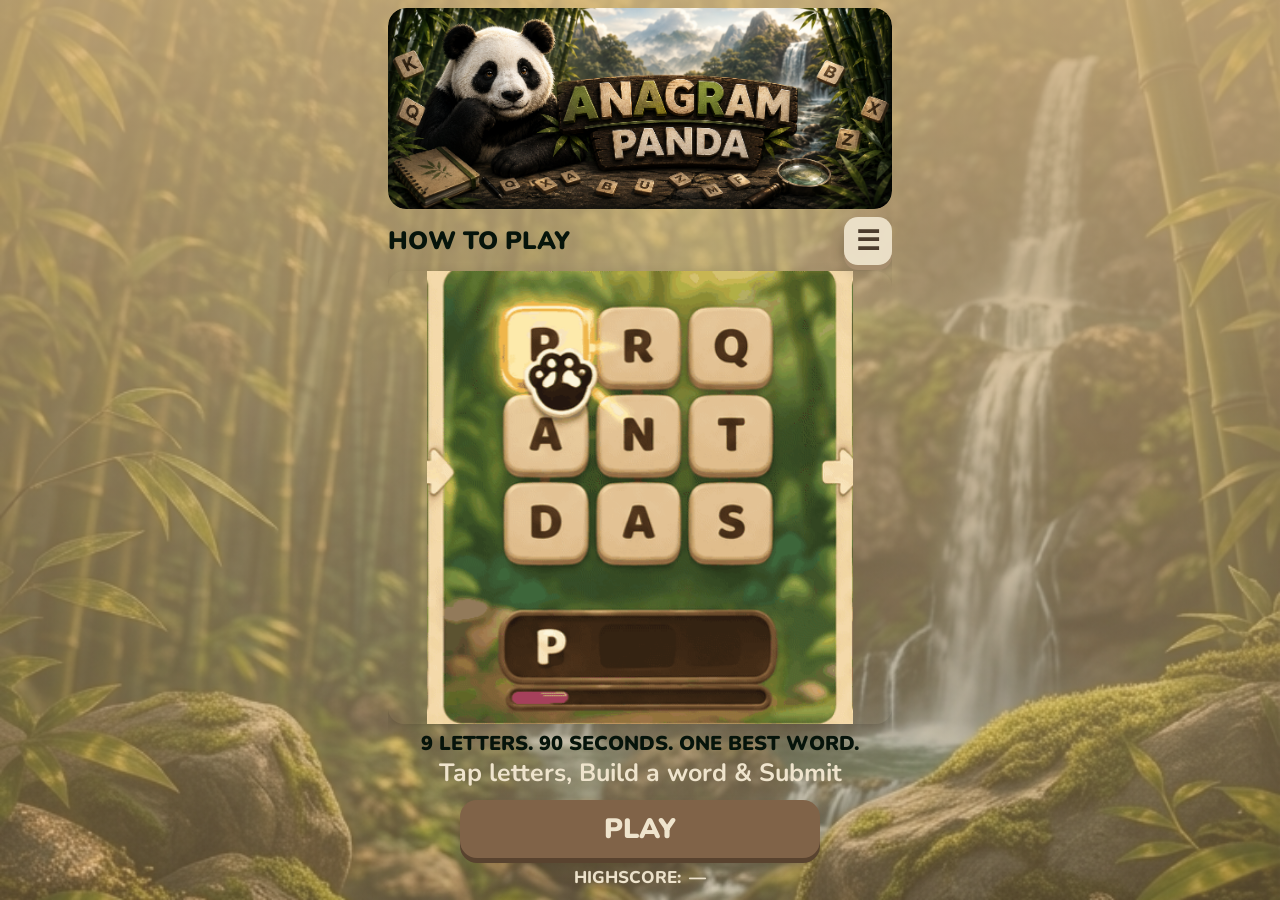
==== commit dc9f5033: "Fix HTML encoding issues in index.html" ====
--- a/index.html
+++ b/index.html
@@ -102,7 +102,7 @@
 id="menuBtn"
 aria-label="Open menu"
 aria-expanded="false">
-
+  &#9776
 </button>
 
 <nav
@@ -467,13 +467,13 @@
 /* ========================= */
 
 const highScore =
-localStorage.getItem("highScore") || "�";
+localStorage.getItem("highScore") || "—";
 
 const highScoreWord =
-localStorage.getItem("highScoreWord") || "�";
+localStorage.getItem("highScoreWord") || "—";
 
 const highScoreDate =
-localStorage.getItem("highScoreDate") || "�";
+localStorage.getItem("highScoreDate") || "—";
 
 
 document.getElementById(
@@ -500,4 +500,4 @@
 
 </body>
 
-</html>+</html>
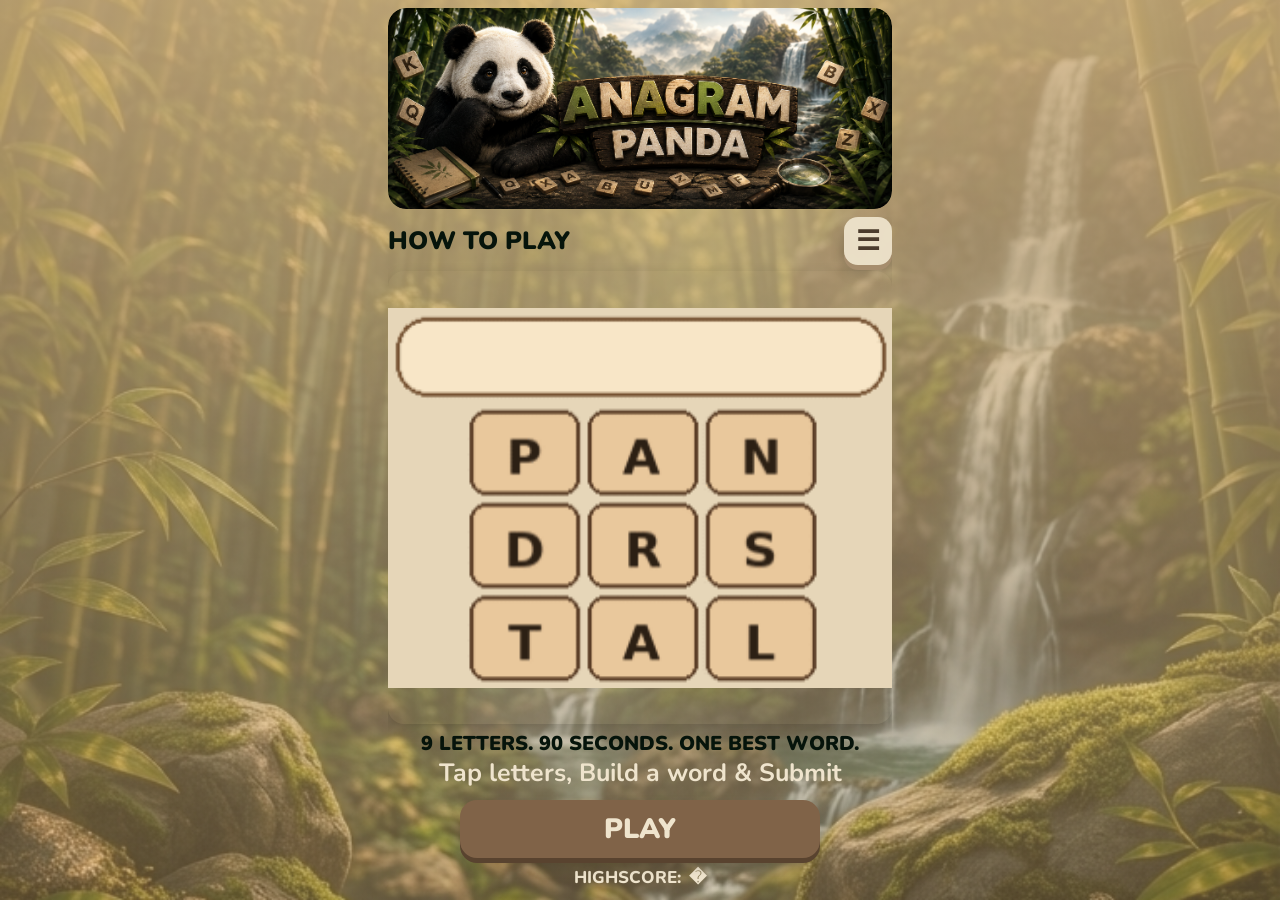
==== commit 147e291b: "Add files via upload" ====
--- a/index.html
+++ b/index.html
@@ -102,7 +102,8 @@
 id="menuBtn"
 aria-label="Open menu"
 aria-expanded="false">
-  &#9776
+&#9776;
+
 </button>
 
 <nav
@@ -467,13 +468,13 @@
 /* ========================= */
 
 const highScore =
-localStorage.getItem("highScore") || "—";
+localStorage.getItem("highScore") || "�";
 
 const highScoreWord =
-localStorage.getItem("highScoreWord") || "—";
+localStorage.getItem("highScoreWord") || "�";
 
 const highScoreDate =
-localStorage.getItem("highScoreDate") || "—";
+localStorage.getItem("highScoreDate") || "�";
 
 
 document.getElementById(
@@ -500,4 +501,4 @@
 
 </body>
 
-</html>
+</html>
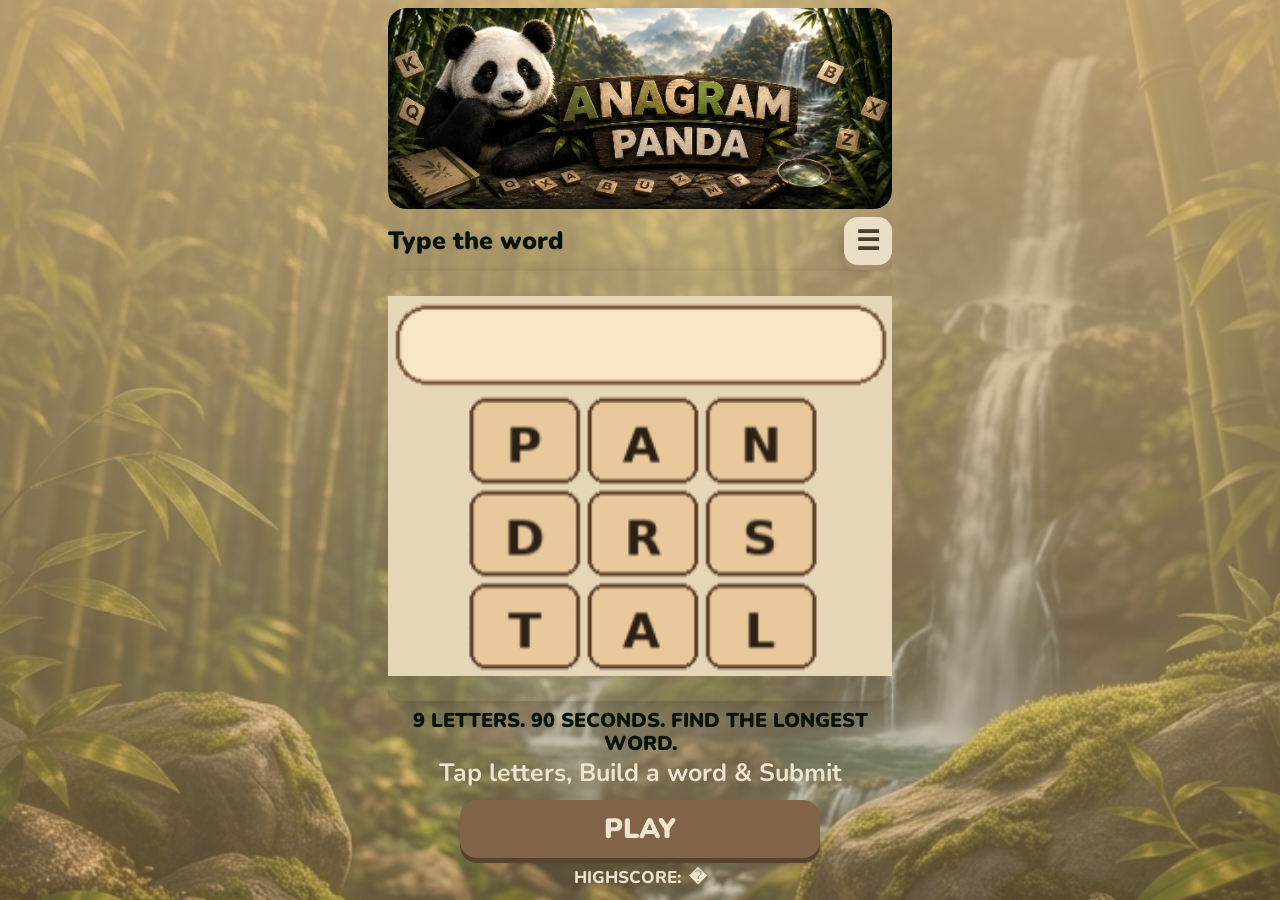
==== commit 1e47dc89: "Add files via upload" ====
--- a/index.html
+++ b/index.html
@@ -90,7 +90,7 @@
 <div class="sectionHeader">
 
 <div class="sectionTitle">
-HOW TO PLAY
+Type the word
 </div>
 
 
@@ -144,7 +144,11 @@
 SHARE GAME
 </button>
 
-
+<button
+  type="button"
+  id="installBtn">
+  INSTALL APP
+</button>
 
 <a href="privacy.html">
 PRIVACY POLICY
@@ -163,16 +167,11 @@
 alt="Anagram Panda gameplay demo">
 
 
-
-
-
-
-
 </div>
 
 
 <div class="howHeadline">
-9 LETTERS. 90 SECONDS. ONE BEST WORD.
+9 LETTERS. 90 SECONDS. FIND THE LONGEST WORD.
 </div>
 
 
